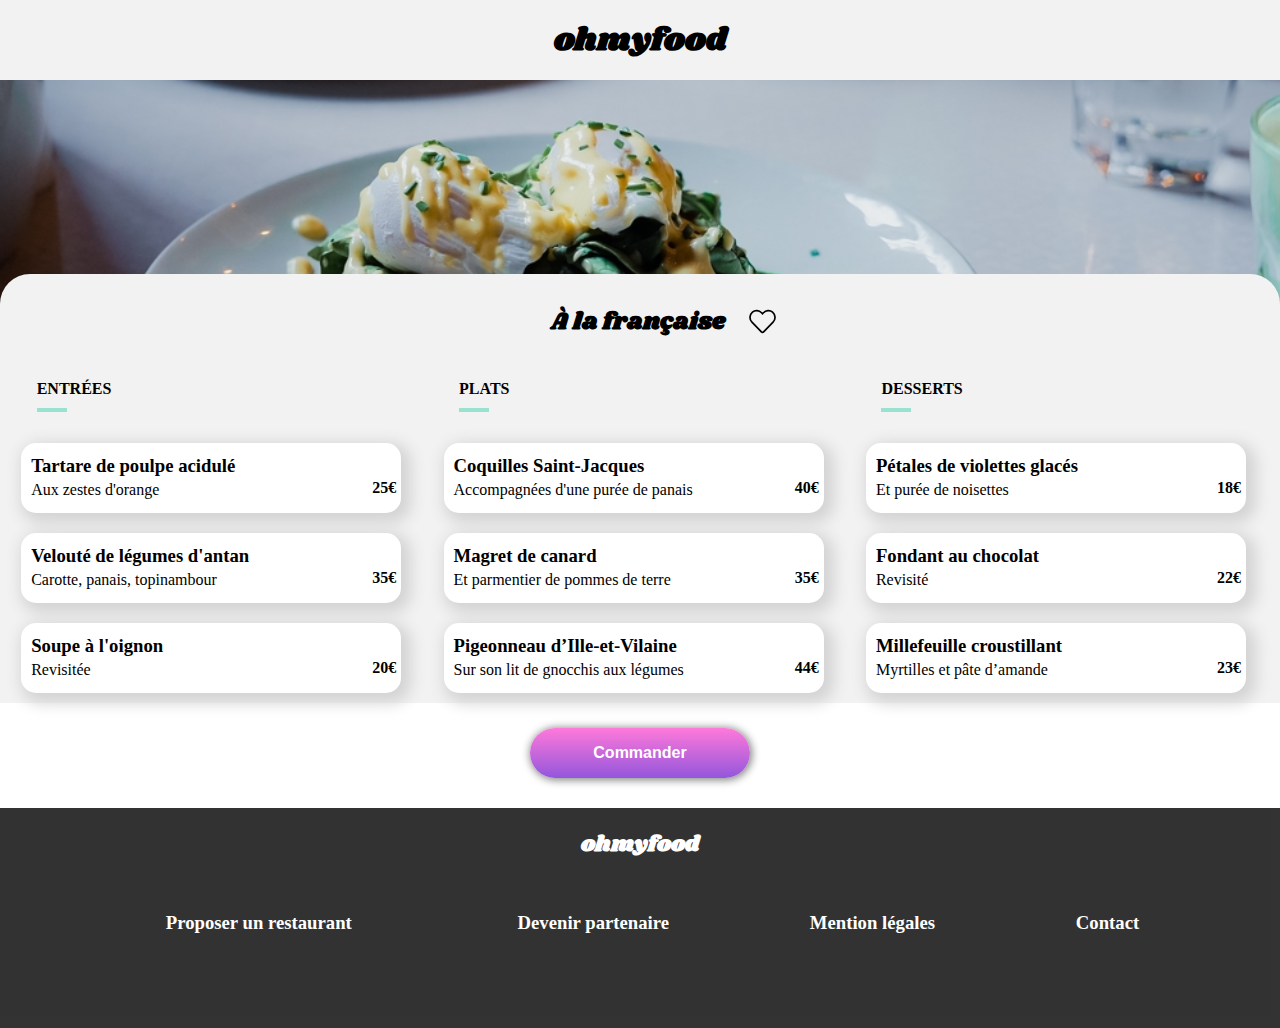
==== menu/A-la-française.html @ 87c9c83c "Toujours pas de visuel des pages menu essaie avec des point devant le slash" ====
<!DOCTYPE html>
<html lang="fr">
    <head>
        <meta charset="UTF-8">
        <link rel="stylesheet" href="/css/page-menus.css">
        <link rel="stylesheet" media="all and (min-width: 480px)" href="/css/page-menu-other-screens.css">
        <link rel="stylesheet" href="https://use.fontawesome.com/releases/v5.15.3/css/all.css" integrity="sha384-SZXxX4whJ79/gErwcOYf+zWLeJdY/qpuqC4cAa9rOGUstPomtqpuNWT9wdPEn2fk" crossorigin="anonymous">
        <link rel="preconnect" href="https://fonts.googleapis.com">
        <link href="https://fonts.googleapis.com/css2?family=Shrikhand&display=swap" rel="stylesheet">
        <link href="https://fonts.googleapis.com/css2?family=Roboto:wght@300;400;500;700&family=Shrikhand&display=swap" rel="stylesheet">
        <meta http-equiv="X-UA-Compatible" content="IE=edge">
        <meta name="viewport" content="width=device-width, initial-scale=1.0">
        <title>À la française</title>
    </head>
    <body>
        <header>
            <div class="logo">
                <h1>ohmyfood</h1>
                <a href="../index.html"><i class="fas fa-arrow-left"></i></a>
            </div>
        </header>
        <section class="menu">
            <div class="picture">
                <img src="/images-resizing/À-la-française.jpg" alt="À la française">
            </div>
            <div class="menu-title">
                <h2>À la française</h2>
                <div class="heart-icon">
                    <svg class="heart-main" xmlns="http://www.w3.org/2000/svg" viewBox="0 0 512 512">
                        <path 
                        d="M462.3 62.6C407.5 15.9 326 24.3 275.7 76.2L256 96.5l-19.7-20.3C186.1 24.3 104.5 15.9 49.7 62.6c-62.8 53.6-66.1 149.8-9.9 207.9l193.5 199.8c12.5 12.9 32.8 12.9 45.3 0l193.5-199.8c56.3-58.1 53-154.3-9.8-207.9z">     
                        </path>
                        <defs>
                            <linearGradient id="My-gradient">
                                <stop offset="0%" stop-color="#FF79DA" />
                                <stop offset="70%" stop-color="#9356DC" />
                            </linearGradient>
                        </defs>        
                    </svg>
                </div>
            </div>
            <div class="full-card-menu">
                <div class="card-menu">
                    <div class="title-menu">
                        <h4>ENTRÉES</h4>
                    </div>
                    <div id="case-1" class="menu-1">
                        <div class="zone-text">
                            <h3>Tartare de poulpe acidulé</h3>
                            <p>Aux zestes d'orange</p>
                        </div>
                        <div class="price">
                            <p>25€</p>
                        </div>
                        <div class="check">
                            <i class="fas fa-check-circle"></i>
                        </div>
                    </div>
                    <div id="case-2" class="menu-1">
                        <div class="zone-text">
                            <h3>Velouté de légumes d'antan</h3>
                            <p>Carotte, panais, topinambour</p>
                        </div>
                        <div class="price">
                            <p>35€</p>
                        </div>
                        <div class="check">
                            <i class="fas fa-check-circle"></i>
                        </div>
                    </div>
                    <div id="case-3" class="menu-1">
                        <div class="zone-text">
                            <h3>Soupe à l'oignon</h3>
                            <p>Revisitée</p>
                        </div>
                        <div class="price">
                            <p>20€</p>
                        </div>
                        <div class="check">
                            <i class="fas fa-check-circle"></i>
                        </div>
                    </div>
                </div>
                <div class="card-menu">
                    <div class="title-menu">
                        <h4>PLATS</h4>
                    </div>
                    <div id="case-4" class="menu-1">
                        <div class="zone-text">
                            <h3>Coquilles Saint-Jacques</h3>
                            <p>Accompagnées d'une purée de panais</p>
                        </div>
                        <div class="price">
                            <p>40€</p>
                        </div>
                        <div class="check">
                            <i class="fas fa-check-circle"></i>
                        </div>
                    </div>
                    <div id="case-5" class="menu-1">
                        <div class="zone-text">
                            <h3>Magret de canard</h3>
                            <p>Et parmentier de pommes de terre</p>
                        </div>
                        <div class="price">
                            <p>35€</p>
                        </div>
                        <div class="check">
                            <i class="fas fa-check-circle"></i>
                        </div>
                    </div>
                    <div id="case-6" class="menu-1">
                        <div class="zone-text">
                            <h3>Pigeonneau d’Ille-et-Vilaine</h3>
                            <p>Sur son lit de gnocchis aux légumes</p>
                        </div>
                        <div class="price">
                            <p>44€</p>
                        </div>
                        <div class="check">
                            <i class="fas fa-check-circle"></i>
                        </div>
                    </div>
                </div>
                <div class="card-menu">
                    <div class="title-menu">
                        <h4>DESSERTS</h4>
                    </div>
                    <div id="case-7" class="menu-1">
                        <div class="zone-text">
                            <h3>Pétales de violettes glacés</h3>
                            <p>Et purée de noisettes</p>
                        </div>
                        <div class="price">
                            <p>18€</p>
                        </div>
                        <div class="check">
                            <i class="fas fa-check-circle"></i>
                        </div>
                    </div>
                    <div id="case-8" class="menu-1">
                        <div class="zone-text">
                            <h3>Fondant au chocolat</h3>
                            <p>Revisité</p>
                        </div>
                        <div class="price">
                            <p>22€</p>
                        </div>
                        <div class="check">
                            <i class="fas fa-check-circle"></i>
                        </div>
                    </div>
                    <div id="case-9" class="menu-1">
                        <div class="zone-text">
                            <h3>Millefeuille croustillant</h3>
                            <p>Myrtilles et pâte d’amande</p>
                        </div>
                        <div class="price">
                            <p>23€</p>
                        </div>
                        <div class="check">
                            <i class="fas fa-check-circle"></i>
                        </div>
                    </div>
                </div>
            </div>
            <div class="order">
                <input type="submit" value="Commander" />
            </div>
        </section>
        <footer>
            <a href="index.html" class="header-logo"><h3>ohmyfood</h3></a>
            <div class="footer-bloc-links">
                <div class="footer-bloc-link">
                    <h3 class="footer-bloc-link-title"><a href="#">Proposer un restaurant</a></h3>
                    <i class="fas fa-utensils"></i>
                </div>
                <div class="footer-bloc-link">
                    <h3 class="footer-bloc-link-title"><a href="#">Devenir partenaire</a></h3>
                    <i class="fas fa-hands-helping"></i>
                </div>
                <div class="footer-bloc-link">
                    <h3 class="legal-notice"><a href="#">Mention légales</a></h3>
                </div>
                <div class="footer-bloc-link">
                    <h3 class="contact"><a href="mailto:contact@ohmyfood.com">Contact</a></h3>
                </div>
            </div>
        </footer>
    </body>
</html>
---- css/page-menus.css ----
@media all and (min-width: 300px) and (max-width: 480px) {

    body {

        margin: 0;
    }

    #bloc-page {

        margin: 10px;
    }

/* HEADER */

    header {

        background-color: #f2f2f2;
        position: relative;
    }

    .logo {

        width: 100%;
        height: 80px;
        display: flex;
        justify-content: center;
        align-items: center;
    }

    .logo h1 {

        font-family: 'Shrikhand', cursive;
    }

    .logo a {

        order: -1;
        font-size: 20px;
        color: black;
        text-decoration: none;
    }
    
    .logo i {
        position: absolute;
        top: 30px; left: 20px;
    }

/* SECTION */

    
    .picture img {

        width: 100%;
        height: 230px;
        object-fit: cover;
    }

    .full-card-menu {

        background-color: #f2f2f2;
        width: 100%;
        display: flex;
        flex-direction: column;
    }

    .menu-title {

        position: relative;
        z-index: 1;
        margin-top: -40px;
        background-color: #f2f2f2;
        padding-top: 10px;
        display: flex;
        justify-content: space-around;
        align-items: center;
        border-top-left-radius: 30px;
        border-top-right-radius: 30px;
        font-family: 'Shrikhand', cursive;
    }

    .heart-icon {

        display: flex;
        align-items: center;
        margin-right: 15px;
        fill: transparent;
        stroke: black;
        stroke-width: 35;
        cursor: pointer;
        position: relative;
    }

    svg {

        overflow: visible;
        width: 25px;
    }

    .heart-main:hover path {
        animation: stroke-color-animation 0.6s ease-in both;
    }

    @keyframes stroke-color-animation {
        
        0% {
            stroke-opacity: 1;
        }

        25%{
            transform: scale(1);
            stroke-opacity: 0.75;
        }
        
        50%{
            transform: scale(1);
            stroke-opacity: 0.5;
        }

        75% {
            transform: scale(1);
            stroke-opacity: 0.25;
        }

        100% {
            transform: scale(1);
            stroke-opacity: 0;
            fill: url(#My-gradient)
        }
    }

    .title-menu {

        margin-left: 10px;
        width: 95%;
        animation: slide-in-bottom 0.5 ease;
    }

    .title-menu h4 {

        height: 32px;
        position: relative;
    }

    .title-menu h4::after {

        content: '';
        position: absolute;
        width: 30px;
        height: 4px;
        left: 0;
        bottom: 0;
        background: #99E2D0;
    }

    .card-menu {

        display: flex;
        flex-direction: column;
        align-items: center;
    }

    .menu-1 {

        width: 95%;
        height: 70px;
        margin: 10px;
        display: flex;
        justify-content: space-between;
        align-items: center;
        border-radius: 15px;
        line-height: 1.5em;
        background-color: white;
        white-space: nowrap;
        box-shadow: 5px 5px 15px 5px lightgrey;
        animation: opacity 1s both;  
    }

    @keyframes opacity {

        0% {
            transform: scale(0);
            transform-origin: 50% 0%;
            opacity: 0;
        }

        100% {
            transform: scale(1);
            transform-origin: 50% 0%;
            opacity: 1;
        }
    }

    #case-1 {
        animation-delay: 0.1s;
    }
    #case-2 {
        animation-delay: 0.2s;
    }
    #case-3 {
        animation-delay:  0.3s;
    }
    #case-4 {
        animation-delay:  0.4s;
    }
    #case-5 {
        animation-delay:  0.5s;
    }
    #case-6 {
        animation-delay:  0.6s;
    }
    #case-7 {
        animation-delay:  0.7s;
    }
    #case-8 {
        animation-delay:  0.8s;
    }
    #case-9 {
        animation-delay:  0.9s;
    }
    #case-10 {
        animation-delay: 1s;
    }



    .menu-1:hover .zone-text h3 {

        overflow: hidden;
        text-overflow: ellipsis;
    }

    .menu-1:hover .zone-text p {

        overflow: hidden;
        text-overflow: ellipsis;
    }

    .check {

        display: none;
    }

    .check i {

        font-size: x-large;
        color: white;
        animation: check-rotate 0.8s;
    }

    @keyframes check-rotate {
        0%{
            transform: rotate(0deg);
        }
        100%{
            transform: rotate(360deg);
        }
    }

    .menu-1:hover .check {

        color: white;
        display: flex;
        height: inherit;
        margin-right: -1px;
        align-items: center;
        font-size: 20px;
        width: 50px;
        justify-content: center;
        border-top-right-radius: 15px;
        border-bottom-right-radius: 15px;
        background-color: #99E2D0; 
        animation: slide 0.5s cubic-bezier(0.250, 0.460, 0.450, 0.940) both;
        transform-origin: right;
    }

    @keyframes slide{
        0% {
            transform: scaleX(0);
            transform-origin: 100% 100%;
            opacity: 1;
        }
        100% {
            transform: scaleX(1);
            transform-origin: 100% 100%;
            opacity: 1;
        }
    }

    .zone-text {

        width: 210px;
        white-space: nowrap;
    }

    .zone-text h3 {

        margin: 0;
        padding-left: 10px;
    }

    .zone-text p {

        margin: 0;
        padding-left: 10px;
        font-size: 14px;
    }

    .menu-1:hover .price{
        
        font-weight: bold;
        animation: slide 0.5s ease-in-out;
        transform-origin: right;
    }
    .price {

        font-weight: bold;
        display: flex;
        align-self: flex-end;
    }

    .price p {

        padding: 5px;
        margin-bottom: 8px;         
    }

    .order {

        height: 80px;
        display: flex;
        justify-content: center;
        align-items: center;
        margin-top: 25px;
    }

    .order input {

        width: 220px;
        height: 50px;
        border-radius: 30px;
        background: linear-gradient(180deg, #ff79da 0% ,#9356dc);
        color: white;
        font-size: 16px;
        font-weight: 600;
        box-shadow: 1px 1px 8px 1px grey; 
        border: none;
        cursor: pointer;
    }

    .order input:hover {

        opacity: 85%;
        box-shadow: 1px 1px 15px 1px lightslategray;
        animation: shadow 0.5s ease-in both;
    }

    @keyframes shadow {

        0% {

            box-shadow: 0 0 0 0 rgba(0, 0, 0, 0);
        }

        100% {

            box-shadow: 0 0 20px 0px lightslategray;
        }
    }

/* FOOTER */

    footer {

        height: 220px;
        margin-top: 50px;
        background-color: black;
        opacity: 80%;
    }

    footer a {

        color: white;
        text-decoration: none;
    }

    footer .header-logo h3 {

        margin-top: 0;
        padding-left: 25px;
        padding-top: 20px;
        font-family: 'Shrikhand', cursive;
    }

    .footer-bloc-links {

        padding-left: 25px;
        line-height: 2em;
    }

    .footer-bloc-link {

        display: flex;
    }

    .footer-bloc-link h3 {

        margin: 0;
    }

    .footer-bloc-link i {

        width: 25px;
        display: flex;
        align-items: center;
        color: white;
        order: -1;
    }

    .footer-bloc-link .fa-hands-helping {

        font-size: 14px;
    }
}

@media all and (min-width: 340px) and (max-width: 480px) {

    .zone-text {

        width: 350px;
        
    }

    .zone-text h3 {

        margin: 0;
        padding-left: 10px;
    }

    .zone-text p {

        margin: 0;
        padding-left: 10px;
        font-size: 14px;
    }
    
}
---- css/page-menu-other-screens.css ----
@media all and (min-width: 480px) {

    body {

        margin: 0;
    }

    #bloc-page {

        margin: 10px;
    }

/* HEADER */

    header {

        background-color: #f2f2f2;
        position: relative;
    }

    .logo {

        width: 100%;
        height: 80px;
        display: flex;
        justify-content: center;
        align-items: center;
    }

    .logo h1 {

        font-family: 'Shrikhand', cursive;
    }

    .logo a {

        order: -1;
        font-size: 20px;
        color: black;
        text-decoration: none;
    }

    .logo i {
        position: absolute;
        top: 30px; left: 20px;
    }

/* SECTION */

    .picture img {

        width: 100%;
        height: 230px;
        object-fit: cover;
    }
}

@media all and (min-width: 480px) {

    .menu-title {

        position: relative;
        z-index: 1;
        margin-top: -40px;
        background-color: #f2f2f2;
        padding-top: 10px;
        display: flex;
        justify-content: center;
        align-items: center;
        border-top-left-radius: 30px;
        border-top-right-radius: 30px;
        font-family: 'Shrikhand', cursive;
    }

    .menu-title h2 {

        margin-left: 60px;
        margin-right: 25px;
    }

    .heart-icon {

        display: flex;
        align-items: center;
        margin-right: 15px;
        fill: transparent;
        stroke: black;
        stroke-width: 35;
        cursor: pointer;
        position: relative;
    }

    svg {

        overflow: visible;
        width: 25px;
    }

    .heart-main:hover path {
        animation: stroke-color-animation 0.6s ease-in both;
    }

    @keyframes stroke-color-animation {
        
        0% {
            stroke-opacity: 1;
        }
        25%{
            transform: scale(1);
            stroke-opacity: 0.75;
        }
        50%{
            transform: scale(1);
            stroke-opacity: 0.5;
        }
        75% {
            transform: scale(1);
            stroke-opacity: 0.25;
        }
        100% {
            transform: scale(1);
            stroke-opacity: 0;
            fill: url(#My-gradient)
        }
    } 
}

@media all and (min-width: 480px) and (max-width: 1024px) {
        
    .full-card-menu {

        background-color: #f2f2f2;
        width: auto;
        display: flex;
        flex-direction: column;
    }

    .title-menu {

        margin-left: 10px;
        width: 85%;
        animation: slide-in-bottom 0.5 ease;
    }

    .title-menu h4 {

        height: 35px;
        display: flex;
        align-items: center;
        position: relative;
    }

    .title-menu h4::after {

        content: '';
        position: absolute;
        width: 30px;
        height: 4px;
        left: 0;
        bottom: 0;
        background: #99E2D0;
    }

    .card-menu {

        display: flex;
        flex-direction: column;
        align-items: center;
    }

    .menu-1 {

        width: 85%;
        height: 70px;
        margin: 10px;
        display: flex;
        justify-content: space-between;
        align-items: center;
        border-radius: 15px;
        line-height: 1.5em;
        background-color: white;
        box-shadow: 5px 5px 15px 5px lightgrey; 
        animation: opacity 1s both;  
    }

    @keyframes opacity {

        0% {
            transform: scale(0);
            transform-origin: 50% 0%;
            opacity: 0;
        }

        100% {
            transform: scale(1);
            transform-origin: 50% 0%;
            opacity: 1;
        }
    }

}

@media all and (min-width: 480px) {

    #case-1 {
        animation-delay: 0.1s;
    }
    #case-2 {
        animation-delay: 0.2s;
    }
    #case-3 {
        animation-delay:  0.3s;
    }
    #case-4 {
        animation-delay:  0.4s;
    }
    #case-5 {
        animation-delay:  0.5s;
    }
    #case-6 {
        animation-delay:  0.6s;
    }
    #case-7 {
        animation-delay:  0.7s;
    }
    #case-8 {
        animation-delay:  0.8s;
    }
    #case-9 {
        animation-delay:  0.9s;
    }
    #case-10 {
        animation-delay: 1s;
    }

    .check {

        display: none;
    }

    .check i {

        font-size: x-large;
        color: white;
        animation: check-rotate 0.9s;
    }

    @keyframes check-rotate {
        0%{
            transform: rotate(0deg);
        }
        100%{
            transform: rotate(360deg);
        }
    }

    .menu-1:hover .check {

        color: white;
        display: flex;
        height: inherit;
        margin-right: -1px;
        align-items: center;
        font-size: 20px;
        width: 70px;
        justify-content: center;
        border-top-right-radius: 15px;
        border-bottom-right-radius: 15px;
        background-color: #99E2D0; 
        animation: slide 0.5s cubic-bezier(0.250, 0.460, 0.450, 0.940) both;
        transform-origin: right; 
    }

    @keyframes slide{
        0% {
            transform: scaleX(0);
            transform-origin: 100% 100%;
            opacity: 1;
        }
        100% {
            transform: scaleX(1);
            transform-origin: 100% 100%;
            opacity: 1;
        }
    }

    .zone-text {

        width: 600px;
    }

    .zone-text h3 {

        margin: 0;
        padding-left: 10px;
    }

    .zone-text p {

        margin: 0;
        padding-left: 10px;
    }

    .menu-1:hover .price{
        
        font-weight: bold;
        animation: slide 0.5s ease-in-out;
        transform-origin: right;
    }
    .price {

        font-weight: bold;
        display: flex;
        align-self: flex-end;
    }

    .price p {

        padding: 5px;
        margin-bottom: 8px;         
    }

    .order {

        height: 80px;
        display: flex;
        justify-content: center;
        margin-top: 25px;
    }

    .order input {

        width: 220px;
        height: 50px;
        border-radius: 30px;
        background: linear-gradient(180deg, #ff79da 0% ,#9356dc);
        color: white;
        font-size: 16px;
        font-weight: 600;
        box-shadow: 1px 1px 8px 1px grey; 
        border: none;
        cursor: pointer;
    }

    .order input:hover {

        opacity: 85%;
        box-shadow: 1px 1px 15px 1px lightslategray;
        animation: shadow 0.5s ease-in both;
    }

    @keyframes shadow {

        0% {

            box-shadow: 0 0 0 0 rgba(0, 0, 0, 0);
        }

        100% {

            box-shadow: 0 0 20px 0px lightslategray;
        }   
    }
}

/* FOOTER */

@media all and (min-width: 480px) and (max-width: 630px) {

    footer {

        height: 220px;
        background-color: black;
        opacity: 80%;
    }

    footer a {

        color: white;
        text-decoration: none;
    }

    footer .header-logo h3 {

        margin-top: 0;
        padding-left: 25px;
        padding-top: 20px;
        font-family: 'Shrikhand', cursive;
    }

    .footer-bloc-links {

        padding-left: 25px;
        line-height: 2em;
    }

    .footer-bloc-link {

        display: flex;
    }

    .footer-bloc-link h3 {

        margin: 0;
    }

    .footer-bloc-link i {

        width: 25px;
        display: flex;
        align-items: center;
        color: white;
        order: -1;
    }

    .footer-bloc-link .fa-hands-helping {

        font-size: 14px;
    }
}

@media all and (min-width: 630px) {

    footer {

        width: 100%;
        height: 220px;
        background-color: black;
        opacity: 80%;
    }

    footer a {

        color: white;
        text-decoration: none;
    }

    footer .header-logo h3 {

        margin-top: 0;
        padding-left: 0;
        padding-top: 20px;
        display: flex;
        justify-content: center;
        font-size: 22px;
        font-family: 'Shrikhand', cursive;
    }

    .footer-bloc-links {

        padding-left: 0;
        line-height: 2em;
        display: flex;
        flex-direction: row;
        justify-content: space-evenly;
        align-items: center;
        height: 80px;
    }

    .footer-bloc-link {

        display: flex;
    }

    .footer-bloc-link h3 {

        margin: 0;
    }

    .footer-bloc-link i {

        width: 25px;
        display: flex;
        align-items: center;
        color: white;
        order: -1;
    }

    .footer-bloc-link .fa-hands-helping {

        font-size: 14px;
    }    
}

@media all and (min-width: 1024px) {
    

    .full-card-menu {

        background-color: #f2f2f2;
        width: auto;
        display: flex;
        flex-direction: row;
    }

    .card-menu {

        width: 33%;
        display: flex;
        flex-direction: column;
        align-items: center;
    }

    .menu-1 {

        width: 90%;
        height: 70px;
        margin: 10px;
        display: flex;
        justify-content: space-between;
        align-items: center;
        white-space: nowrap;
        border-radius: 15px;
        line-height: 1.5em;
        background-color: white;
        box-shadow: 5px 5px 15px 5px lightgrey; 
        animation: opacity 1s both;  
    } 

    @keyframes opacity {

        0% {
            transform: scale(0);
            transform-origin: 50% 0%;
            opacity: 0;
        }

        100% {
            transform: scale(1);
            transform-origin: 50% 0%;
            opacity: 1;
        }
    }

    #case-1 {
        animation-delay: 0.1s;
    }
    #case-2 {
        animation-delay: 0.2s;
    }
    #case-3 {
        animation-delay:  0.3s;
    }
    #case-4 {
        animation-delay:  0.4s;
    }
    #case-5 {
        animation-delay:  0.5s;
    }
    #case-6 {
        animation-delay:  0.6s;
    }
    #case-7 {
        animation-delay:  0.7s;
    }
    #case-8 {
        animation-delay:  0.8s;
    }
    #case-9 {
        animation-delay:  0.9s;
    }
    #case-10 {
        animation-delay: 1s;
    }

    .menu-1:hover .check {

        color: white;
        display: flex;
        height: inherit;
        margin-right: -1px;
        align-items: center;
        font-size: 20px;
        width: 80px;
        justify-content: center;
        white-space: nowrap;
        border-top-right-radius: 15px;
        border-bottom-right-radius: 15px;
        background-color: #99E2D0; 
        animation: slide 0.5s cubic-bezier(0.250, 0.460, 0.450, 0.940) both;
        transform-origin: right; 
    }

    @keyframes slide{
        0% {
            transform: scaleX(0);
            transform-origin: 100% 100%;
            opacity: 1;
        }
        100% {
            transform: scaleX(1);
            transform-origin: 100% 100%;
            opacity: 1;
        }
    }

    .title-menu {

        margin-left: 10px;
        width: 85%;
        animation: slide-in-bottom 0.5 ease;
    }
    
    .title-menu h4 {

        height: 32px;
        position: relative;
    }

    .title-menu h4::after {

        content: '';
        position: absolute;
        width: 30px;
        height: 4px;
        left: 0;
        bottom: 0;
        background: #99E2D0;
    }
}

@media all and (min-width: 1024px) and (max-width: 1260px) {

    .menu-1:hover .check {

        color: white;
        display: flex;
        height: inherit;
        margin-right: -1px;
        align-items: center;
        font-size: 20px;
        width: 100px;
        justify-content: center;
        white-space: nowrap;
        border-top-right-radius: 15px;
        border-bottom-right-radius: 15px;
        background-color: #99E2D0; 
        animation: slide 0.5s ease-in-out;
        transform-origin: right; 
    }

    .zone-text {

        width: 500px;
        overflow: hidden;
        text-overflow: ellipsis;
       
    }

    .zone-text h3 {

        margin: 0;
        padding-left: 10px;
        text-overflow: ellipsis;
        overflow: hidden;
    }

    .zone-text p {

        margin: 0;
        padding-left: 10px;
        text-overflow: ellipsis;
        overflow: hidden;
    }

    .menu-1:hover .price{
        
        font-weight: bold;
        animation: slide 0.5s ease-in-out;
        transform-origin: right;
    }
    .price {

        font-weight: bold;
        display: flex;
        align-self: flex-end;
    }

    .price p {

        padding: 5px;
        margin-bottom: 8px;         
    }
    
}
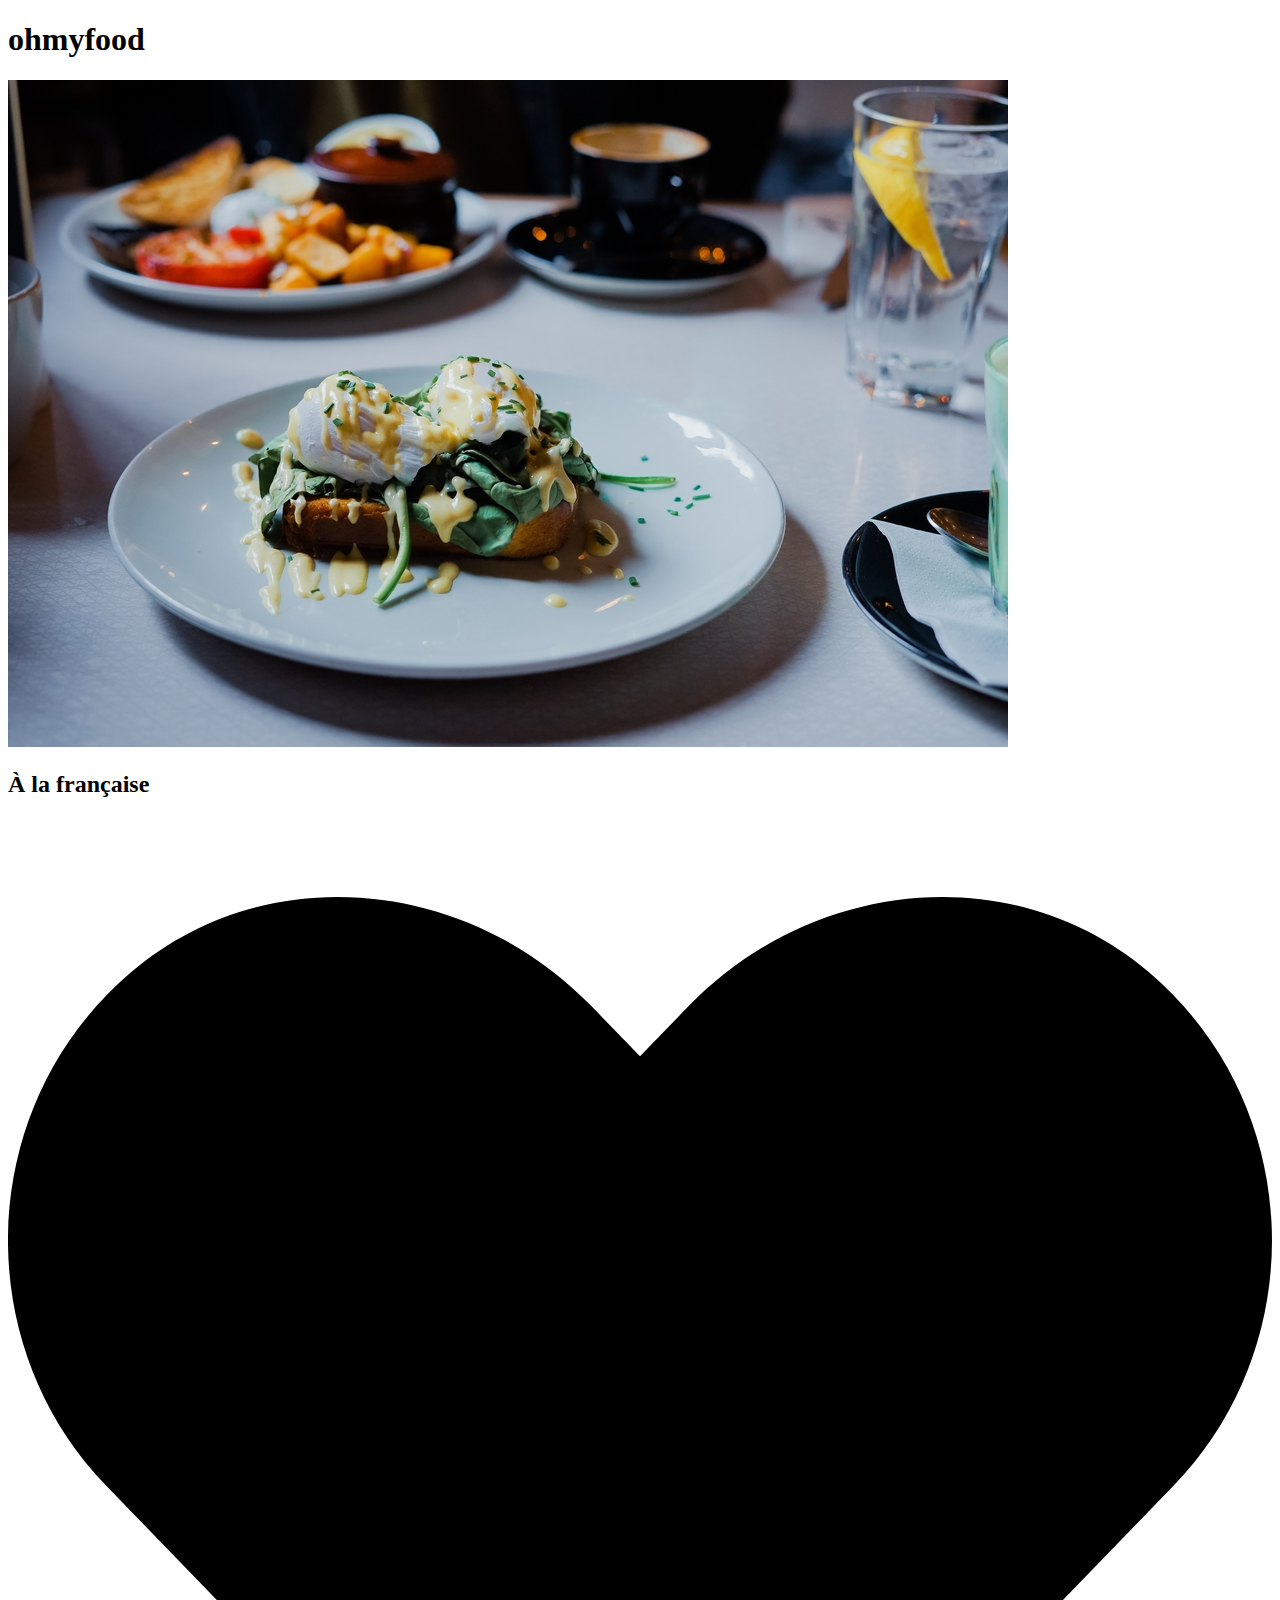
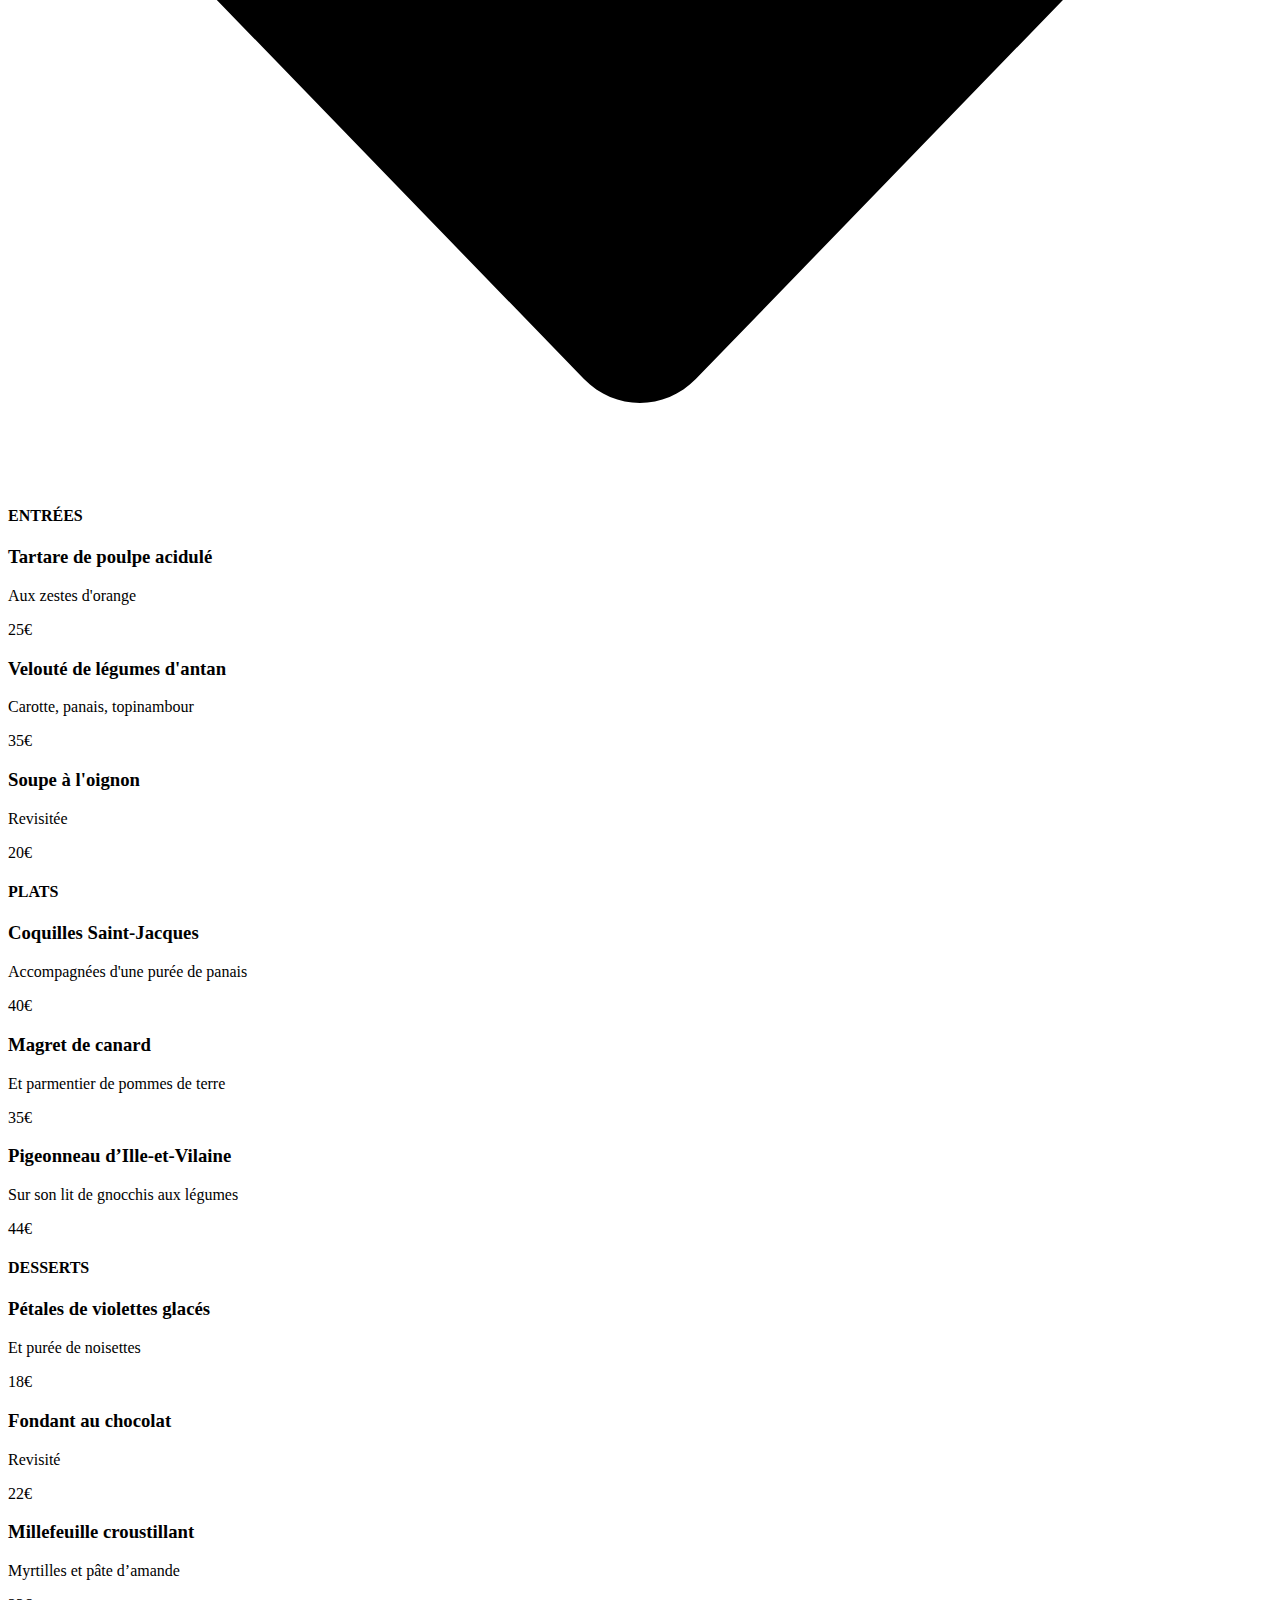
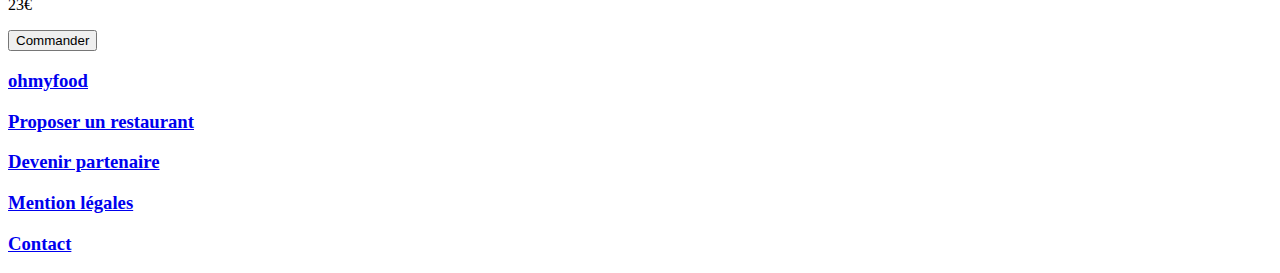
==== commit bc554831: "test affichage css" ====
--- a/menu/A-la-française.html
+++ b/menu/A-la-française.html
@@ -2,8 +2,8 @@
 <html lang="fr">
     <head>
         <meta charset="UTF-8">
-        <link rel="stylesheet" href="/css/page-menus.css">
-        <link rel="stylesheet" media="all and (min-width: 480px)" href="/css/page-menu-other-screens.css">
+        <link rel="stylesheet" href="./css/page-menus.css">
+        <link rel="stylesheet" media="all and (min-width: 480px)" href="./css/page-menu-other-screens.css">
         <link rel="stylesheet" href="https://use.fontawesome.com/releases/v5.15.3/css/all.css" integrity="sha384-SZXxX4whJ79/gErwcOYf+zWLeJdY/qpuqC4cAa9rOGUstPomtqpuNWT9wdPEn2fk" crossorigin="anonymous">
         <link rel="preconnect" href="https://fonts.googleapis.com">
         <link href="https://fonts.googleapis.com/css2?family=Shrikhand&display=swap" rel="stylesheet">
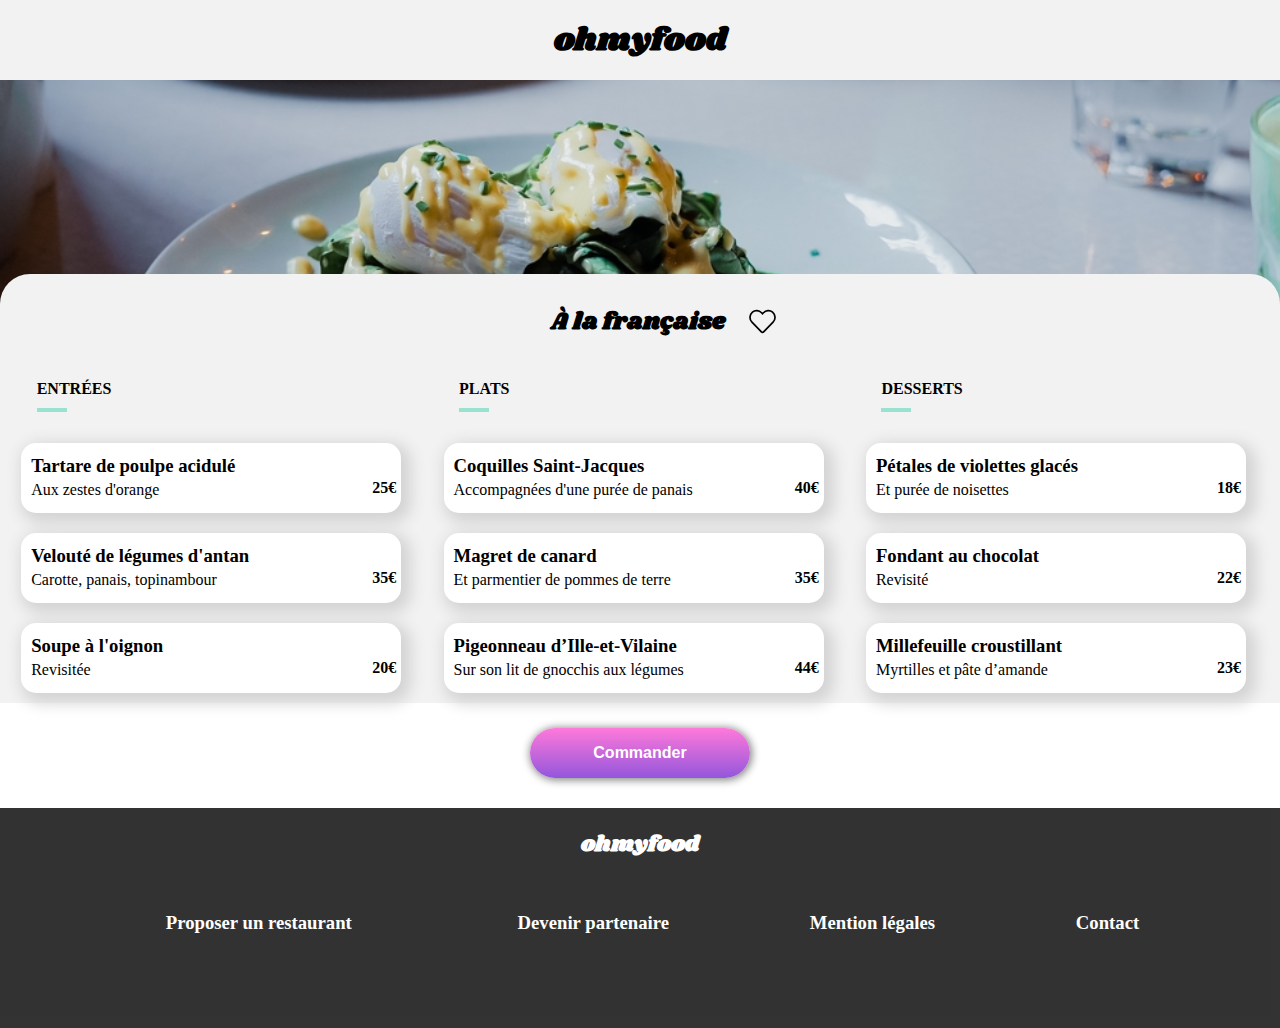
==== commit 7499ecd3: "Changement du chemin d'acces des fichiers css en mettant ../ dans la balise head des pages menu" ====
--- a/menu/A-la-française.html
+++ b/menu/A-la-française.html
@@ -2,8 +2,8 @@
 <html lang="fr">
     <head>
         <meta charset="UTF-8">
-        <link rel="stylesheet" href="./css/page-menus.css">
-        <link rel="stylesheet" media="all and (min-width: 480px)" href="./css/page-menu-other-screens.css">
+        <link rel="stylesheet" href="../css/page-menus.css">
+        <link rel="stylesheet" media="all and (min-width: 480px)" href="../css/page-menu-other-screens.css">
         <link rel="stylesheet" href="https://use.fontawesome.com/releases/v5.15.3/css/all.css" integrity="sha384-SZXxX4whJ79/gErwcOYf+zWLeJdY/qpuqC4cAa9rOGUstPomtqpuNWT9wdPEn2fk" crossorigin="anonymous">
         <link rel="preconnect" href="https://fonts.googleapis.com">
         <link href="https://fonts.googleapis.com/css2?family=Shrikhand&display=swap" rel="stylesheet">
@@ -16,7 +16,7 @@
         <header>
             <div class="logo">
                 <h1>ohmyfood</h1>
-                <a href="../index.html"><i class="fas fa-arrow-left"></i></a>
+                <a href="./index.html"><i class="fas fa-arrow-left"></i></a>
             </div>
         </header>
         <section class="menu">
--- a/css/page-menus.css
+++ b/css/page-menus.css
@@ -0,0 +1,451 @@
+@media all and (min-width: 300px) and (max-width: 480px) {
+
+    body {
+
+        margin: 0;
+    }
+
+    #bloc-page {
+
+        margin: 10px;
+    }
+
+/* HEADER */
+
+    header {
+
+        background-color: #f2f2f2;
+        position: relative;
+    }
+
+    .logo {
+
+        width: 100%;
+        height: 80px;
+        display: flex;
+        justify-content: center;
+        align-items: center;
+    }
+
+    .logo h1 {
+
+        font-family: 'Shrikhand', cursive;
+    }
+
+    .logo a {
+
+        order: -1;
+        font-size: 20px;
+        color: black;
+        text-decoration: none;
+    }
+    
+    .logo i {
+        position: absolute;
+        top: 30px; left: 20px;
+    }
+
+/* SECTION */
+
+    
+    .picture img {
+
+        width: 100%;
+        height: 230px;
+        object-fit: cover;
+    }
+
+    .full-card-menu {
+
+        background-color: #f2f2f2;
+        width: 100%;
+        display: flex;
+        flex-direction: column;
+    }
+
+    .menu-title {
+
+        position: relative;
+        z-index: 1;
+        margin-top: -40px;
+        background-color: #f2f2f2;
+        padding-top: 10px;
+        display: flex;
+        justify-content: space-around;
+        align-items: center;
+        border-top-left-radius: 30px;
+        border-top-right-radius: 30px;
+        font-family: 'Shrikhand', cursive;
+    }
+
+    .heart-icon {
+
+        display: flex;
+        align-items: center;
+        margin-right: 15px;
+        fill: transparent;
+        stroke: black;
+        stroke-width: 35;
+        cursor: pointer;
+        position: relative;
+    }
+
+    svg {
+
+        overflow: visible;
+        width: 25px;
+    }
+
+    .heart-main:hover path {
+        animation: stroke-color-animation 0.6s ease-in both;
+    }
+
+    @keyframes stroke-color-animation {
+        
+        0% {
+            stroke-opacity: 1;
+        }
+
+        25%{
+            transform: scale(1);
+            stroke-opacity: 0.75;
+        }
+        
+        50%{
+            transform: scale(1);
+            stroke-opacity: 0.5;
+        }
+
+        75% {
+            transform: scale(1);
+            stroke-opacity: 0.25;
+        }
+
+        100% {
+            transform: scale(1);
+            stroke-opacity: 0;
+            fill: url(#My-gradient)
+        }
+    }
+
+    .title-menu {
+
+        margin-left: 10px;
+        width: 95%;
+        animation: slide-in-bottom 0.5 ease;
+    }
+
+    .title-menu h4 {
+
+        height: 32px;
+        position: relative;
+    }
+
+    .title-menu h4::after {
+
+        content: '';
+        position: absolute;
+        width: 30px;
+        height: 4px;
+        left: 0;
+        bottom: 0;
+        background: #99E2D0;
+    }
+
+    .card-menu {
+
+        display: flex;
+        flex-direction: column;
+        align-items: center;
+    }
+
+    .menu-1 {
+
+        width: 95%;
+        height: 70px;
+        margin: 10px;
+        display: flex;
+        justify-content: space-between;
+        align-items: center;
+        border-radius: 15px;
+        line-height: 1.5em;
+        background-color: white;
+        white-space: nowrap;
+        box-shadow: 5px 5px 15px 5px lightgrey;
+        animation: opacity 1s both;  
+    }
+
+    @keyframes opacity {
+
+        0% {
+            transform: scale(0);
+            transform-origin: 50% 0%;
+            opacity: 0;
+        }
+
+        100% {
+            transform: scale(1);
+            transform-origin: 50% 0%;
+            opacity: 1;
+        }
+    }
+
+    #case-1 {
+        animation-delay: 0.1s;
+    }
+    #case-2 {
+        animation-delay: 0.2s;
+    }
+    #case-3 {
+        animation-delay:  0.3s;
+    }
+    #case-4 {
+        animation-delay:  0.4s;
+    }
+    #case-5 {
+        animation-delay:  0.5s;
+    }
+    #case-6 {
+        animation-delay:  0.6s;
+    }
+    #case-7 {
+        animation-delay:  0.7s;
+    }
+    #case-8 {
+        animation-delay:  0.8s;
+    }
+    #case-9 {
+        animation-delay:  0.9s;
+    }
+    #case-10 {
+        animation-delay: 1s;
+    }
+
+
+
+    .menu-1:hover .zone-text h3 {
+
+        overflow: hidden;
+        text-overflow: ellipsis;
+    }
+
+    .menu-1:hover .zone-text p {
+
+        overflow: hidden;
+        text-overflow: ellipsis;
+    }
+
+    .check {
+
+        display: none;
+    }
+
+    .check i {
+
+        font-size: x-large;
+        color: white;
+        animation: check-rotate 0.8s;
+    }
+
+    @keyframes check-rotate {
+        0%{
+            transform: rotate(0deg);
+        }
+        100%{
+            transform: rotate(360deg);
+        }
+    }
+
+    .menu-1:hover .check {
+
+        color: white;
+        display: flex;
+        height: inherit;
+        margin-right: -1px;
+        align-items: center;
+        font-size: 20px;
+        width: 50px;
+        justify-content: center;
+        border-top-right-radius: 15px;
+        border-bottom-right-radius: 15px;
+        background-color: #99E2D0; 
+        animation: slide 0.5s cubic-bezier(0.250, 0.460, 0.450, 0.940) both;
+        transform-origin: right;
+    }
+
+    @keyframes slide{
+        0% {
+            transform: scaleX(0);
+            transform-origin: 100% 100%;
+            opacity: 1;
+        }
+        100% {
+            transform: scaleX(1);
+            transform-origin: 100% 100%;
+            opacity: 1;
+        }
+    }
+
+    .zone-text {
+
+        width: 210px;
+        white-space: nowrap;
+    }
+
+    .zone-text h3 {
+
+        margin: 0;
+        padding-left: 10px;
+    }
+
+    .zone-text p {
+
+        margin: 0;
+        padding-left: 10px;
+        font-size: 14px;
+    }
+
+    .menu-1:hover .price{
+        
+        font-weight: bold;
+        animation: slide 0.5s ease-in-out;
+        transform-origin: right;
+    }
+    .price {
+
+        font-weight: bold;
+        display: flex;
+        align-self: flex-end;
+    }
+
+    .price p {
+
+        padding: 5px;
+        margin-bottom: 8px;         
+    }
+
+    .order {
+
+        height: 80px;
+        display: flex;
+        justify-content: center;
+        align-items: center;
+        margin-top: 25px;
+    }
+
+    .order input {
+
+        width: 220px;
+        height: 50px;
+        border-radius: 30px;
+        background: linear-gradient(180deg, #ff79da 0% ,#9356dc);
+        color: white;
+        font-size: 16px;
+        font-weight: 600;
+        box-shadow: 1px 1px 8px 1px grey; 
+        border: none;
+        cursor: pointer;
+    }
+
+    .order input:hover {
+
+        opacity: 85%;
+        box-shadow: 1px 1px 15px 1px lightslategray;
+        animation: shadow 0.5s ease-in both;
+    }
+
+    @keyframes shadow {
+
+        0% {
+
+            box-shadow: 0 0 0 0 rgba(0, 0, 0, 0);
+        }
+
+        100% {
+
+            box-shadow: 0 0 20px 0px lightslategray;
+        }
+    }
+
+/* FOOTER */
+
+    footer {
+
+        height: 220px;
+        margin-top: 50px;
+        background-color: black;
+        opacity: 80%;
+    }
+
+    footer a {
+
+        color: white;
+        text-decoration: none;
+    }
+
+    footer .header-logo h3 {
+
+        margin-top: 0;
+        padding-left: 25px;
+        padding-top: 20px;
+        font-family: 'Shrikhand', cursive;
+    }
+
+    .footer-bloc-links {
+
+        padding-left: 25px;
+        line-height: 2em;
+    }
+
+    .footer-bloc-link {
+
+        display: flex;
+    }
+
+    .footer-bloc-link h3 {
+
+        margin: 0;
+    }
+
+    .footer-bloc-link i {
+
+        width: 25px;
+        display: flex;
+        align-items: center;
+        color: white;
+        order: -1;
+    }
+
+    .footer-bloc-link .fa-hands-helping {
+
+        font-size: 14px;
+    }
+}
+
+@media all and (min-width: 340px) and (max-width: 480px) {
+
+    .zone-text {
+
+        width: 350px;
+        
+    }
+
+    .zone-text h3 {
+
+        margin: 0;
+        padding-left: 10px;
+    }
+
+    .zone-text p {
+
+        margin: 0;
+        padding-left: 10px;
+        font-size: 14px;
+    }
+    
+}
+
+
+
+
+
--- a/css/page-menu-other-screens.css
+++ b/css/page-menu-other-screens.css
@@ -0,0 +1,685 @@
+@media all and (min-width: 480px) {
+
+    body {
+
+        margin: 0;
+    }
+
+    #bloc-page {
+
+        margin: 10px;
+    }
+
+/* HEADER */
+
+    header {
+
+        background-color: #f2f2f2;
+        position: relative;
+    }
+
+    .logo {
+
+        width: 100%;
+        height: 80px;
+        display: flex;
+        justify-content: center;
+        align-items: center;
+    }
+
+    .logo h1 {
+
+        font-family: 'Shrikhand', cursive;
+    }
+
+    .logo a {
+
+        order: -1;
+        font-size: 20px;
+        color: black;
+        text-decoration: none;
+    }
+
+    .logo i {
+        position: absolute;
+        top: 30px; left: 20px;
+    }
+
+/* SECTION */
+
+    .picture img {
+
+        width: 100%;
+        height: 230px;
+        object-fit: cover;
+    }
+}
+
+@media all and (min-width: 480px) {
+
+    .menu-title {
+
+        position: relative;
+        z-index: 1;
+        margin-top: -40px;
+        background-color: #f2f2f2;
+        padding-top: 10px;
+        display: flex;
+        justify-content: center;
+        align-items: center;
+        border-top-left-radius: 30px;
+        border-top-right-radius: 30px;
+        font-family: 'Shrikhand', cursive;
+    }
+
+    .menu-title h2 {
+
+        margin-left: 60px;
+        margin-right: 25px;
+    }
+
+    .heart-icon {
+
+        display: flex;
+        align-items: center;
+        margin-right: 15px;
+        fill: transparent;
+        stroke: black;
+        stroke-width: 35;
+        cursor: pointer;
+        position: relative;
+    }
+
+    svg {
+
+        overflow: visible;
+        width: 25px;
+    }
+
+    .heart-main:hover path {
+        animation: stroke-color-animation 0.6s ease-in both;
+    }
+
+    @keyframes stroke-color-animation {
+        
+        0% {
+            stroke-opacity: 1;
+        }
+        25%{
+            transform: scale(1);
+            stroke-opacity: 0.75;
+        }
+        50%{
+            transform: scale(1);
+            stroke-opacity: 0.5;
+        }
+        75% {
+            transform: scale(1);
+            stroke-opacity: 0.25;
+        }
+        100% {
+            transform: scale(1);
+            stroke-opacity: 0;
+            fill: url(#My-gradient)
+        }
+    } 
+}
+
+@media all and (min-width: 480px) and (max-width: 1024px) {
+        
+    .full-card-menu {
+
+        background-color: #f2f2f2;
+        width: auto;
+        display: flex;
+        flex-direction: column;
+    }
+
+    .title-menu {
+
+        margin-left: 10px;
+        width: 85%;
+        animation: slide-in-bottom 0.5 ease;
+    }
+
+    .title-menu h4 {
+
+        height: 35px;
+        display: flex;
+        align-items: center;
+        position: relative;
+    }
+
+    .title-menu h4::after {
+
+        content: '';
+        position: absolute;
+        width: 30px;
+        height: 4px;
+        left: 0;
+        bottom: 0;
+        background: #99E2D0;
+    }
+
+    .card-menu {
+
+        display: flex;
+        flex-direction: column;
+        align-items: center;
+    }
+
+    .menu-1 {
+
+        width: 85%;
+        height: 70px;
+        margin: 10px;
+        display: flex;
+        justify-content: space-between;
+        align-items: center;
+        border-radius: 15px;
+        line-height: 1.5em;
+        background-color: white;
+        box-shadow: 5px 5px 15px 5px lightgrey; 
+        animation: opacity 1s both;  
+    }
+
+    @keyframes opacity {
+
+        0% {
+            transform: scale(0);
+            transform-origin: 50% 0%;
+            opacity: 0;
+        }
+
+        100% {
+            transform: scale(1);
+            transform-origin: 50% 0%;
+            opacity: 1;
+        }
+    }
+
+}
+
+@media all and (min-width: 480px) {
+
+    #case-1 {
+        animation-delay: 0.1s;
+    }
+    #case-2 {
+        animation-delay: 0.2s;
+    }
+    #case-3 {
+        animation-delay:  0.3s;
+    }
+    #case-4 {
+        animation-delay:  0.4s;
+    }
+    #case-5 {
+        animation-delay:  0.5s;
+    }
+    #case-6 {
+        animation-delay:  0.6s;
+    }
+    #case-7 {
+        animation-delay:  0.7s;
+    }
+    #case-8 {
+        animation-delay:  0.8s;
+    }
+    #case-9 {
+        animation-delay:  0.9s;
+    }
+    #case-10 {
+        animation-delay: 1s;
+    }
+
+    .check {
+
+        display: none;
+    }
+
+    .check i {
+
+        font-size: x-large;
+        color: white;
+        animation: check-rotate 0.9s;
+    }
+
+    @keyframes check-rotate {
+        0%{
+            transform: rotate(0deg);
+        }
+        100%{
+            transform: rotate(360deg);
+        }
+    }
+
+    .menu-1:hover .check {
+
+        color: white;
+        display: flex;
+        height: inherit;
+        margin-right: -1px;
+        align-items: center;
+        font-size: 20px;
+        width: 70px;
+        justify-content: center;
+        border-top-right-radius: 15px;
+        border-bottom-right-radius: 15px;
+        background-color: #99E2D0; 
+        animation: slide 0.5s cubic-bezier(0.250, 0.460, 0.450, 0.940) both;
+        transform-origin: right; 
+    }
+
+    @keyframes slide{
+        0% {
+            transform: scaleX(0);
+            transform-origin: 100% 100%;
+            opacity: 1;
+        }
+        100% {
+            transform: scaleX(1);
+            transform-origin: 100% 100%;
+            opacity: 1;
+        }
+    }
+
+    .zone-text {
+
+        width: 600px;
+    }
+
+    .zone-text h3 {
+
+        margin: 0;
+        padding-left: 10px;
+    }
+
+    .zone-text p {
+
+        margin: 0;
+        padding-left: 10px;
+    }
+
+    .menu-1:hover .price{
+        
+        font-weight: bold;
+        animation: slide 0.5s ease-in-out;
+        transform-origin: right;
+    }
+    .price {
+
+        font-weight: bold;
+        display: flex;
+        align-self: flex-end;
+    }
+
+    .price p {
+
+        padding: 5px;
+        margin-bottom: 8px;         
+    }
+
+    .order {
+
+        height: 80px;
+        display: flex;
+        justify-content: center;
+        margin-top: 25px;
+    }
+
+    .order input {
+
+        width: 220px;
+        height: 50px;
+        border-radius: 30px;
+        background: linear-gradient(180deg, #ff79da 0% ,#9356dc);
+        color: white;
+        font-size: 16px;
+        font-weight: 600;
+        box-shadow: 1px 1px 8px 1px grey; 
+        border: none;
+        cursor: pointer;
+    }
+
+    .order input:hover {
+
+        opacity: 85%;
+        box-shadow: 1px 1px 15px 1px lightslategray;
+        animation: shadow 0.5s ease-in both;
+    }
+
+    @keyframes shadow {
+
+        0% {
+
+            box-shadow: 0 0 0 0 rgba(0, 0, 0, 0);
+        }
+
+        100% {
+
+            box-shadow: 0 0 20px 0px lightslategray;
+        }   
+    }
+}
+
+/* FOOTER */
+
+@media all and (min-width: 480px) and (max-width: 630px) {
+
+    footer {
+
+        height: 220px;
+        background-color: black;
+        opacity: 80%;
+    }
+
+    footer a {
+
+        color: white;
+        text-decoration: none;
+    }
+
+    footer .header-logo h3 {
+
+        margin-top: 0;
+        padding-left: 25px;
+        padding-top: 20px;
+        font-family: 'Shrikhand', cursive;
+    }
+
+    .footer-bloc-links {
+
+        padding-left: 25px;
+        line-height: 2em;
+    }
+
+    .footer-bloc-link {
+
+        display: flex;
+    }
+
+    .footer-bloc-link h3 {
+
+        margin: 0;
+    }
+
+    .footer-bloc-link i {
+
+        width: 25px;
+        display: flex;
+        align-items: center;
+        color: white;
+        order: -1;
+    }
+
+    .footer-bloc-link .fa-hands-helping {
+
+        font-size: 14px;
+    }
+}
+
+@media all and (min-width: 630px) {
+
+    footer {
+
+        width: 100%;
+        height: 220px;
+        background-color: black;
+        opacity: 80%;
+    }
+
+    footer a {
+
+        color: white;
+        text-decoration: none;
+    }
+
+    footer .header-logo h3 {
+
+        margin-top: 0;
+        padding-left: 0;
+        padding-top: 20px;
+        display: flex;
+        justify-content: center;
+        font-size: 22px;
+        font-family: 'Shrikhand', cursive;
+    }
+
+    .footer-bloc-links {
+
+        padding-left: 0;
+        line-height: 2em;
+        display: flex;
+        flex-direction: row;
+        justify-content: space-evenly;
+        align-items: center;
+        height: 80px;
+    }
+
+    .footer-bloc-link {
+
+        display: flex;
+    }
+
+    .footer-bloc-link h3 {
+
+        margin: 0;
+    }
+
+    .footer-bloc-link i {
+
+        width: 25px;
+        display: flex;
+        align-items: center;
+        color: white;
+        order: -1;
+    }
+
+    .footer-bloc-link .fa-hands-helping {
+
+        font-size: 14px;
+    }    
+}
+
+@media all and (min-width: 1024px) {
+    
+
+    .full-card-menu {
+
+        background-color: #f2f2f2;
+        width: auto;
+        display: flex;
+        flex-direction: row;
+    }
+
+    .card-menu {
+
+        width: 33%;
+        display: flex;
+        flex-direction: column;
+        align-items: center;
+    }
+
+    .menu-1 {
+
+        width: 90%;
+        height: 70px;
+        margin: 10px;
+        display: flex;
+        justify-content: space-between;
+        align-items: center;
+        white-space: nowrap;
+        border-radius: 15px;
+        line-height: 1.5em;
+        background-color: white;
+        box-shadow: 5px 5px 15px 5px lightgrey; 
+        animation: opacity 1s both;  
+    } 
+
+    @keyframes opacity {
+
+        0% {
+            transform: scale(0);
+            transform-origin: 50% 0%;
+            opacity: 0;
+        }
+
+        100% {
+            transform: scale(1);
+            transform-origin: 50% 0%;
+            opacity: 1;
+        }
+    }
+
+    #case-1 {
+        animation-delay: 0.1s;
+    }
+    #case-2 {
+        animation-delay: 0.2s;
+    }
+    #case-3 {
+        animation-delay:  0.3s;
+    }
+    #case-4 {
+        animation-delay:  0.4s;
+    }
+    #case-5 {
+        animation-delay:  0.5s;
+    }
+    #case-6 {
+        animation-delay:  0.6s;
+    }
+    #case-7 {
+        animation-delay:  0.7s;
+    }
+    #case-8 {
+        animation-delay:  0.8s;
+    }
+    #case-9 {
+        animation-delay:  0.9s;
+    }
+    #case-10 {
+        animation-delay: 1s;
+    }
+
+    .menu-1:hover .check {
+
+        color: white;
+        display: flex;
+        height: inherit;
+        margin-right: -1px;
+        align-items: center;
+        font-size: 20px;
+        width: 80px;
+        justify-content: center;
+        white-space: nowrap;
+        border-top-right-radius: 15px;
+        border-bottom-right-radius: 15px;
+        background-color: #99E2D0; 
+        animation: slide 0.5s cubic-bezier(0.250, 0.460, 0.450, 0.940) both;
+        transform-origin: right; 
+    }
+
+    @keyframes slide{
+        0% {
+            transform: scaleX(0);
+            transform-origin: 100% 100%;
+            opacity: 1;
+        }
+        100% {
+            transform: scaleX(1);
+            transform-origin: 100% 100%;
+            opacity: 1;
+        }
+    }
+
+    .title-menu {
+
+        margin-left: 10px;
+        width: 85%;
+        animation: slide-in-bottom 0.5 ease;
+    }
+    
+    .title-menu h4 {
+
+        height: 32px;
+        position: relative;
+    }
+
+    .title-menu h4::after {
+
+        content: '';
+        position: absolute;
+        width: 30px;
+        height: 4px;
+        left: 0;
+        bottom: 0;
+        background: #99E2D0;
+    }
+}
+
+@media all and (min-width: 1024px) and (max-width: 1260px) {
+
+    .menu-1:hover .check {
+
+        color: white;
+        display: flex;
+        height: inherit;
+        margin-right: -1px;
+        align-items: center;
+        font-size: 20px;
+        width: 100px;
+        justify-content: center;
+        white-space: nowrap;
+        border-top-right-radius: 15px;
+        border-bottom-right-radius: 15px;
+        background-color: #99E2D0; 
+        animation: slide 0.5s ease-in-out;
+        transform-origin: right; 
+    }
+
+    .zone-text {
+
+        width: 500px;
+        overflow: hidden;
+        text-overflow: ellipsis;
+       
+    }
+
+    .zone-text h3 {
+
+        margin: 0;
+        padding-left: 10px;
+        text-overflow: ellipsis;
+        overflow: hidden;
+    }
+
+    .zone-text p {
+
+        margin: 0;
+        padding-left: 10px;
+        text-overflow: ellipsis;
+        overflow: hidden;
+    }
+
+    .menu-1:hover .price{
+        
+        font-weight: bold;
+        animation: slide 0.5s ease-in-out;
+        transform-origin: right;
+    }
+    .price {
+
+        font-weight: bold;
+        display: flex;
+        align-self: flex-end;
+    }
+
+    .price p {
+
+        padding: 5px;
+        margin-bottom: 8px;         
+    }
+    
+}
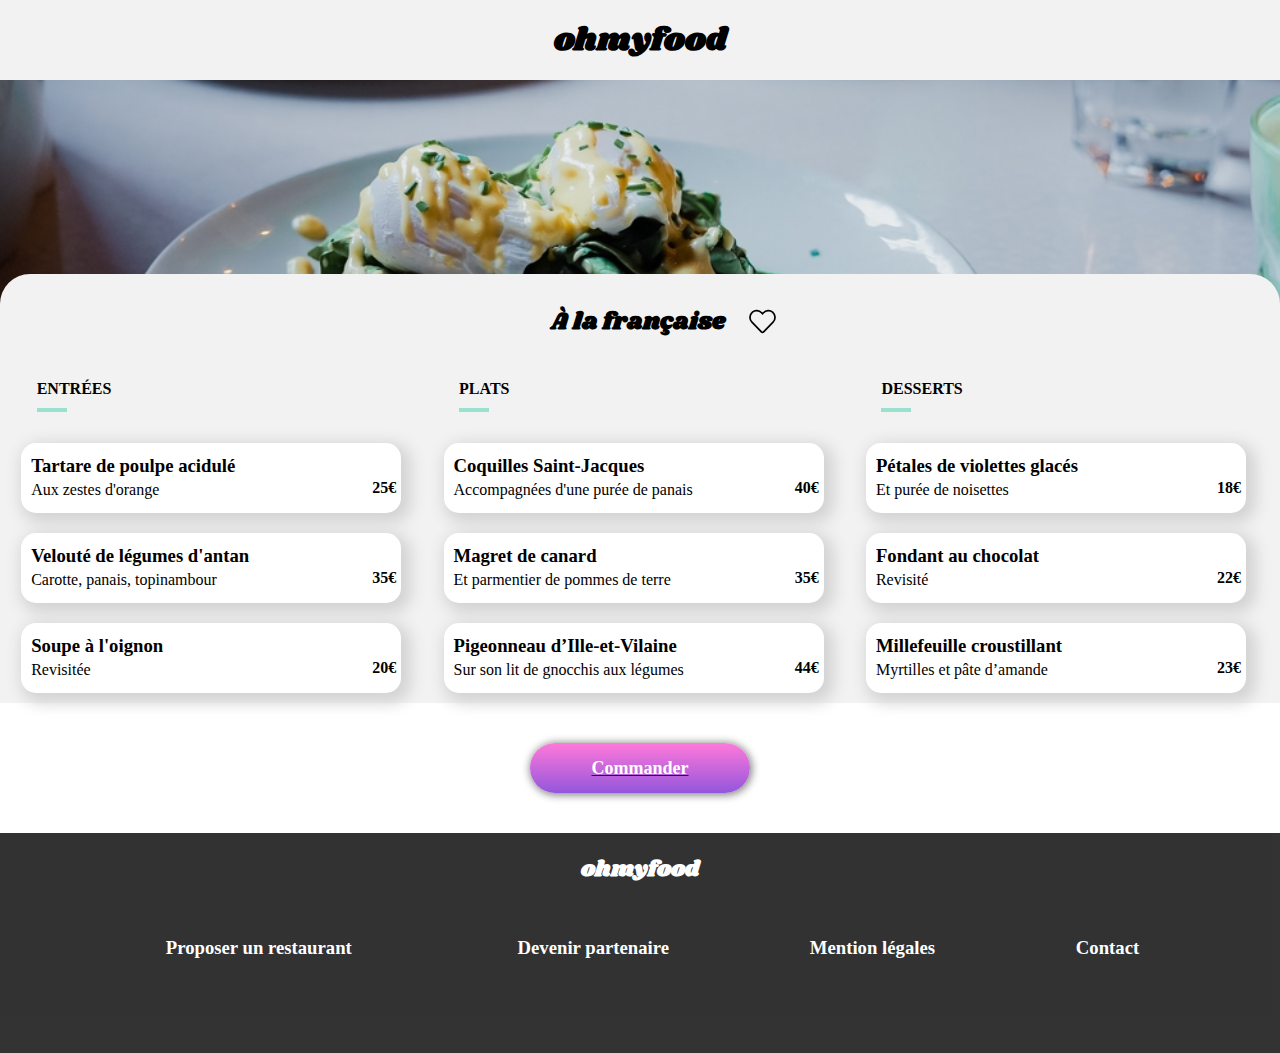
==== commit b003d6c4: "Correction des alertes W3C" ====
--- a/menu/A-la-française.html
+++ b/menu/A-la-française.html
@@ -16,12 +16,12 @@
         <header>
             <div class="logo">
                 <h1>ohmyfood</h1>
-                <a href="./index.html"><i class="fas fa-arrow-left"></i></a>
+                <a href="../index.html"><i class="fas fa-arrow-left"></i></a>
             </div>
         </header>
         <section class="menu">
             <div class="picture">
-                <img src="/images-resizing/À-la-française.jpg" alt="À la française">
+                <img src="../images-resizing/À-la-française.jpg" alt="À la française">
             </div>
             <div class="menu-title">
                 <h2>À la française</h2>
@@ -165,11 +165,13 @@
                 </div>
             </div>
             <div class="order">
-                <input type="submit" value="Commander" />
+                <a href="#">
+                    <p class="order-text">Commander</p>
+                </a>
             </div>
         </section>
         <footer>
-            <a href="index.html" class="header-logo"><h3>ohmyfood</h3></a>
+            <a href="../index.html" class="header-logo"><h3>ohmyfood</h3></a>
             <div class="footer-bloc-links">
                 <div class="footer-bloc-link">
                     <h3 class="footer-bloc-link-title"><a href="#">Proposer un restaurant</a></h3>
--- a/css/page-menus.css
+++ b/css/page-menus.css
@@ -333,14 +333,17 @@
         margin-top: 25px;
     }
 
-    .order input {
+    .order-text {
 
         width: 220px;
         height: 50px;
+        display: flex;
+        justify-content: center;
+        align-items: center;
         border-radius: 30px;
         background: linear-gradient(180deg, #ff79da 0% ,#9356dc);
         color: white;
-        font-size: 16px;
+        font-size: 18px;
         font-weight: 600;
         box-shadow: 1px 1px 8px 1px grey; 
         border: none;
--- a/css/page-menu-other-screens.css
+++ b/css/page-menu-other-screens.css
@@ -325,17 +325,22 @@
         height: 80px;
         display: flex;
         justify-content: center;
+        align-items: center;
         margin-top: 25px;
-    }
-
-    .order input {
+        margin-bottom: 25px;
+    }
+
+    .order-text {
 
         width: 220px;
         height: 50px;
+        display: flex;
+        justify-content: center;
+        align-items: center;
         border-radius: 30px;
         background: linear-gradient(180deg, #ff79da 0% ,#9356dc);
         color: white;
-        font-size: 16px;
+        font-size: 18px;
         font-weight: 600;
         box-shadow: 1px 1px 8px 1px grey; 
         border: none;
